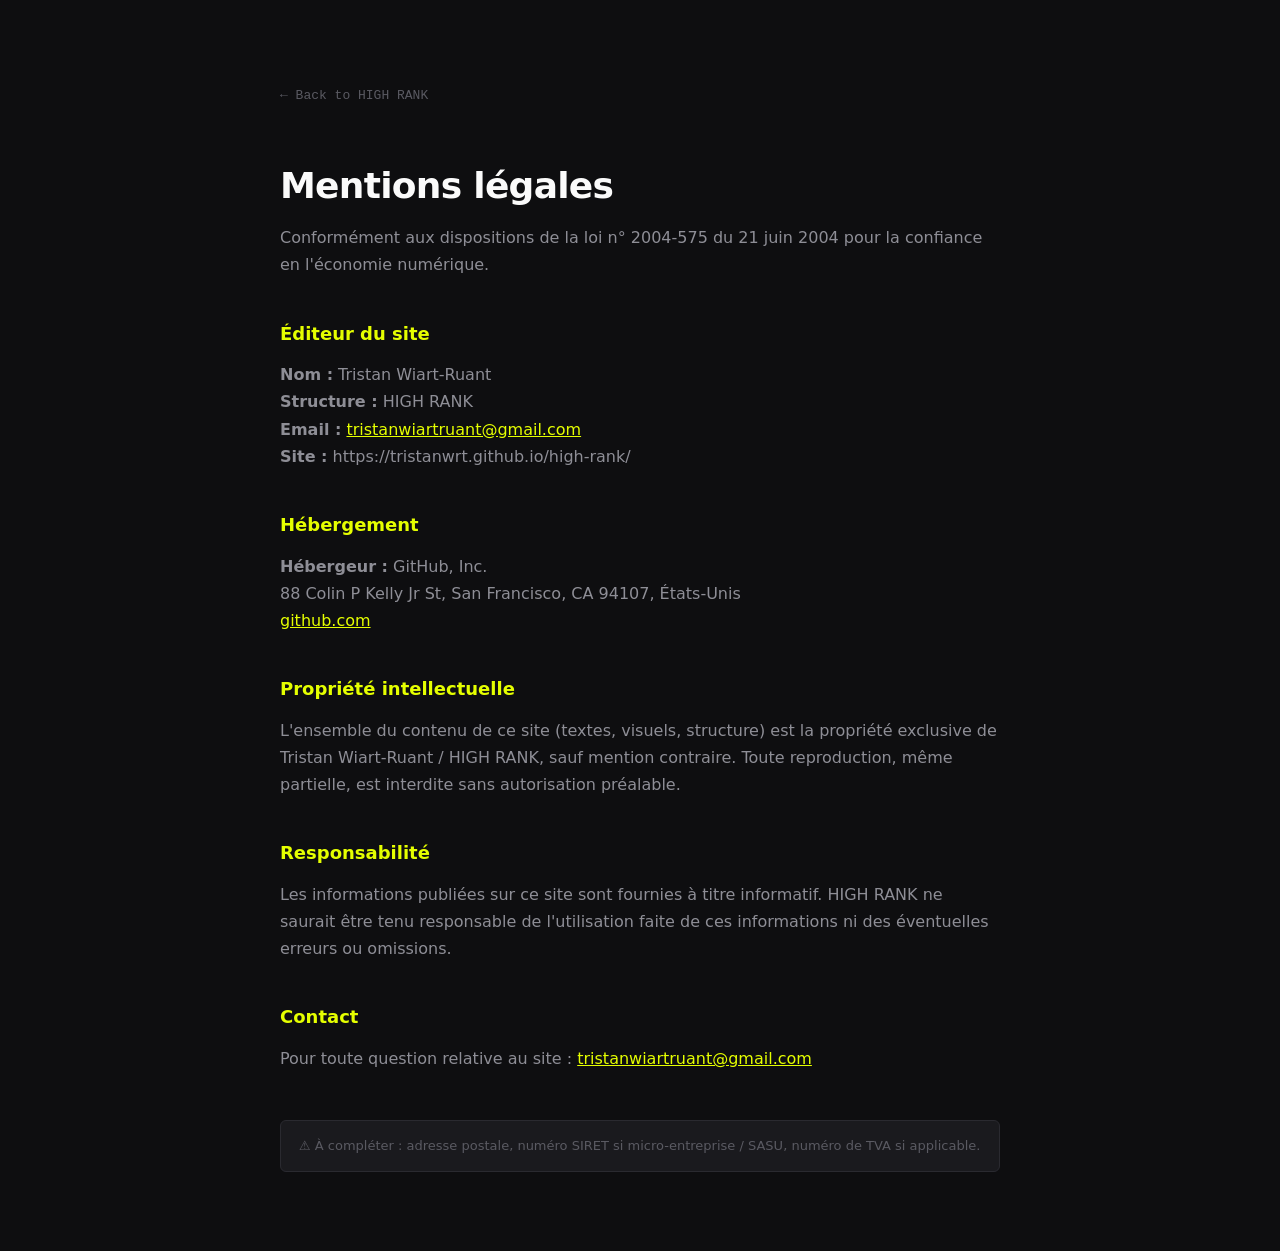
==== mentions-legales.html @ e0bbcf21 "Production-ready: hero split layout, FormSubmit, terminal CTA, favicon, OG, social proof, legal page" ====
<!doctype html>
<html lang="fr">
<head>
<meta charset="utf-8" />
<meta name="viewport" content="width=device-width, initial-scale=1" />
<title>Mentions légales — HIGH RANK</title>
<link rel="icon" href="data:image/svg+xml,<svg xmlns='http://www.w3.org/2000/svg' viewBox='0 0 32 32'><rect width='32' height='32' rx='4' fill='%23E5FF00'/><text x='50%25' y='54%25' dominant-baseline='middle' text-anchor='middle' font-family='system-ui,sans-serif' font-weight='800' font-size='13' fill='%230E0E10'>HR</text></svg>" />
<style>
  *, *::before, *::after { box-sizing: border-box; margin: 0; padding: 0; }
  body { font-family: 'Inter', ui-sans-serif, system-ui, sans-serif; background: #0E0E10; color: #FAFAFA; font-size: 16px; line-height: 1.7; -webkit-font-smoothing: antialiased; padding: 80px 28px; }
  .wrap { max-width: 720px; margin: 0 auto; }
  h1 { font-size: 36px; font-weight: 800; letter-spacing: -.02em; margin-bottom: 8px; }
  h2 { font-size: 18px; font-weight: 700; margin: 40px 0 12px; color: #E5FF00; }
  p { color: #8E8E96; margin-bottom: 12px; }
  a { color: #E5FF00; }
  .back { display: inline-block; margin-bottom: 48px; font-size: 13px; color: #5A5A62; text-decoration: none; font-family: monospace; }
  .back:hover { color: #FAFAFA; }
  .note { background: #1A1A1E; border: 1px solid #2A2A30; border-radius: 6px; padding: 14px 18px; font-size: 13px; color: #5A5A62; margin-top: 48px; }
</style>
</head>
<body>
<div class="wrap">
  <a href="index.html" class="back">← Back to HIGH RANK</a>
  <h1>Mentions légales</h1>
  <p>Conformément aux dispositions de la loi n° 2004-575 du 21 juin 2004 pour la confiance en l'économie numérique.</p>

  <h2>Éditeur du site</h2>
  <p><strong>Nom :</strong> Tristan Wiart-Ruant<br>
  <strong>Structure :</strong> HIGH RANK<br>
  <strong>Email :</strong> <a href="mailto:tristanwiartruant@gmail.com">tristanwiartruant@gmail.com</a><br>
  <strong>Site :</strong> https://tristanwrt.github.io/high-rank/</p>

  <h2>Hébergement</h2>
  <p><strong>Hébergeur :</strong> GitHub, Inc.<br>
  88 Colin P Kelly Jr St, San Francisco, CA 94107, États-Unis<br>
  <a href="https://github.com" target="_blank" rel="noopener">github.com</a></p>

  <h2>Propriété intellectuelle</h2>
  <p>L'ensemble du contenu de ce site (textes, visuels, structure) est la propriété exclusive de Tristan Wiart-Ruant / HIGH RANK, sauf mention contraire. Toute reproduction, même partielle, est interdite sans autorisation préalable.</p>

  <h2>Responsabilité</h2>
  <p>Les informations publiées sur ce site sont fournies à titre informatif. HIGH RANK ne saurait être tenu responsable de l'utilisation faite de ces informations ni des éventuelles erreurs ou omissions.</p>

  <h2>Contact</h2>
  <p>Pour toute question relative au site : <a href="mailto:tristanwiartruant@gmail.com">tristanwiartruant@gmail.com</a></p>

  <div class="note">⚠ À compléter : adresse postale, numéro SIRET si micro-entreprise / SASU, numéro de TVA si applicable.</div>
</div>
</body>
</html>
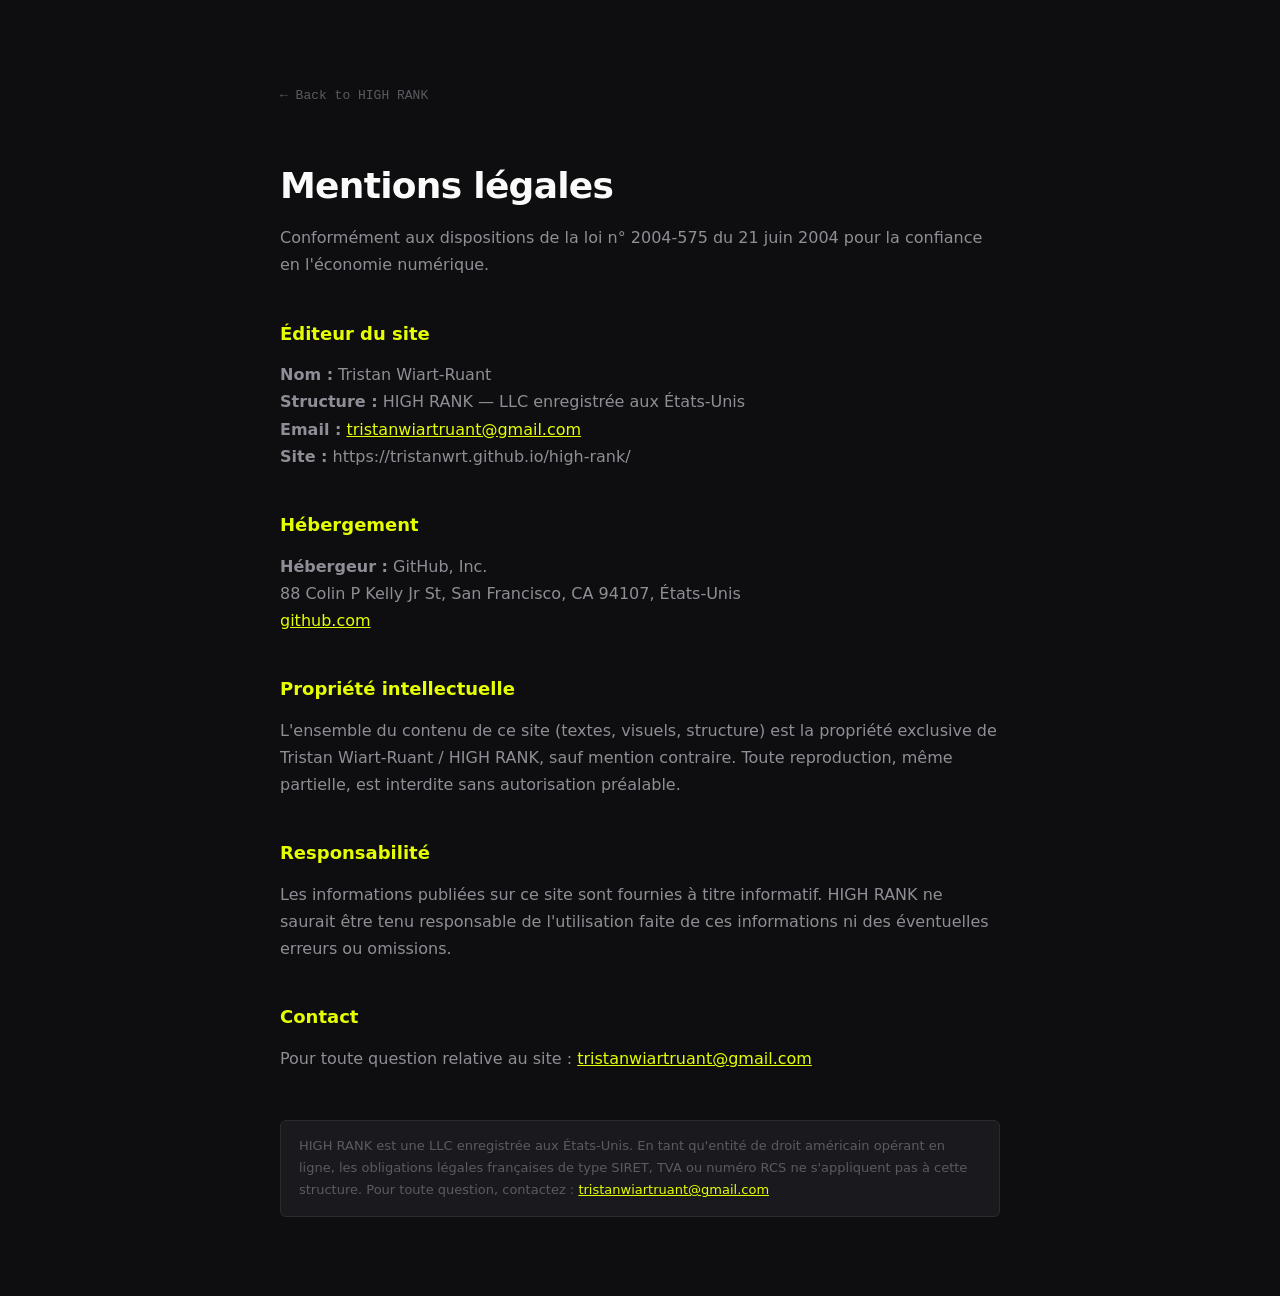
==== commit c29ba77d: "demo terminal loop, about section, final CTA dark, .hi stroke, stats 4yr/50 sites, LLC mentions http" ====
--- a/mentions-legales.html
+++ b/mentions-legales.html
@@ -26,7 +26,7 @@
 
   <h2>Éditeur du site</h2>
   <p><strong>Nom :</strong> Tristan Wiart-Ruant<br>
-  <strong>Structure :</strong> HIGH RANK<br>
+  <strong>Structure :</strong> HIGH RANK — LLC enregistrée aux États-Unis<br>
   <strong>Email :</strong> <a href="mailto:tristanwiartruant@gmail.com">tristanwiartruant@gmail.com</a><br>
   <strong>Site :</strong> https://tristanwrt.github.io/high-rank/</p>
 
@@ -44,7 +44,7 @@
   <h2>Contact</h2>
   <p>Pour toute question relative au site : <a href="mailto:tristanwiartruant@gmail.com">tristanwiartruant@gmail.com</a></p>
 
-  <div class="note">⚠ À compléter : adresse postale, numéro SIRET si micro-entreprise / SASU, numéro de TVA si applicable.</div>
+  <div class="note">HIGH RANK est une LLC enregistrée aux États-Unis. En tant qu'entité de droit américain opérant en ligne, les obligations légales françaises de type SIRET, TVA ou numéro RCS ne s'appliquent pas à cette structure. Pour toute question, contactez : <a href="mailto:tristanwiartruant@gmail.com">tristanwiartruant@gmail.com</a></div>
 </div>
 </body>
 </html>
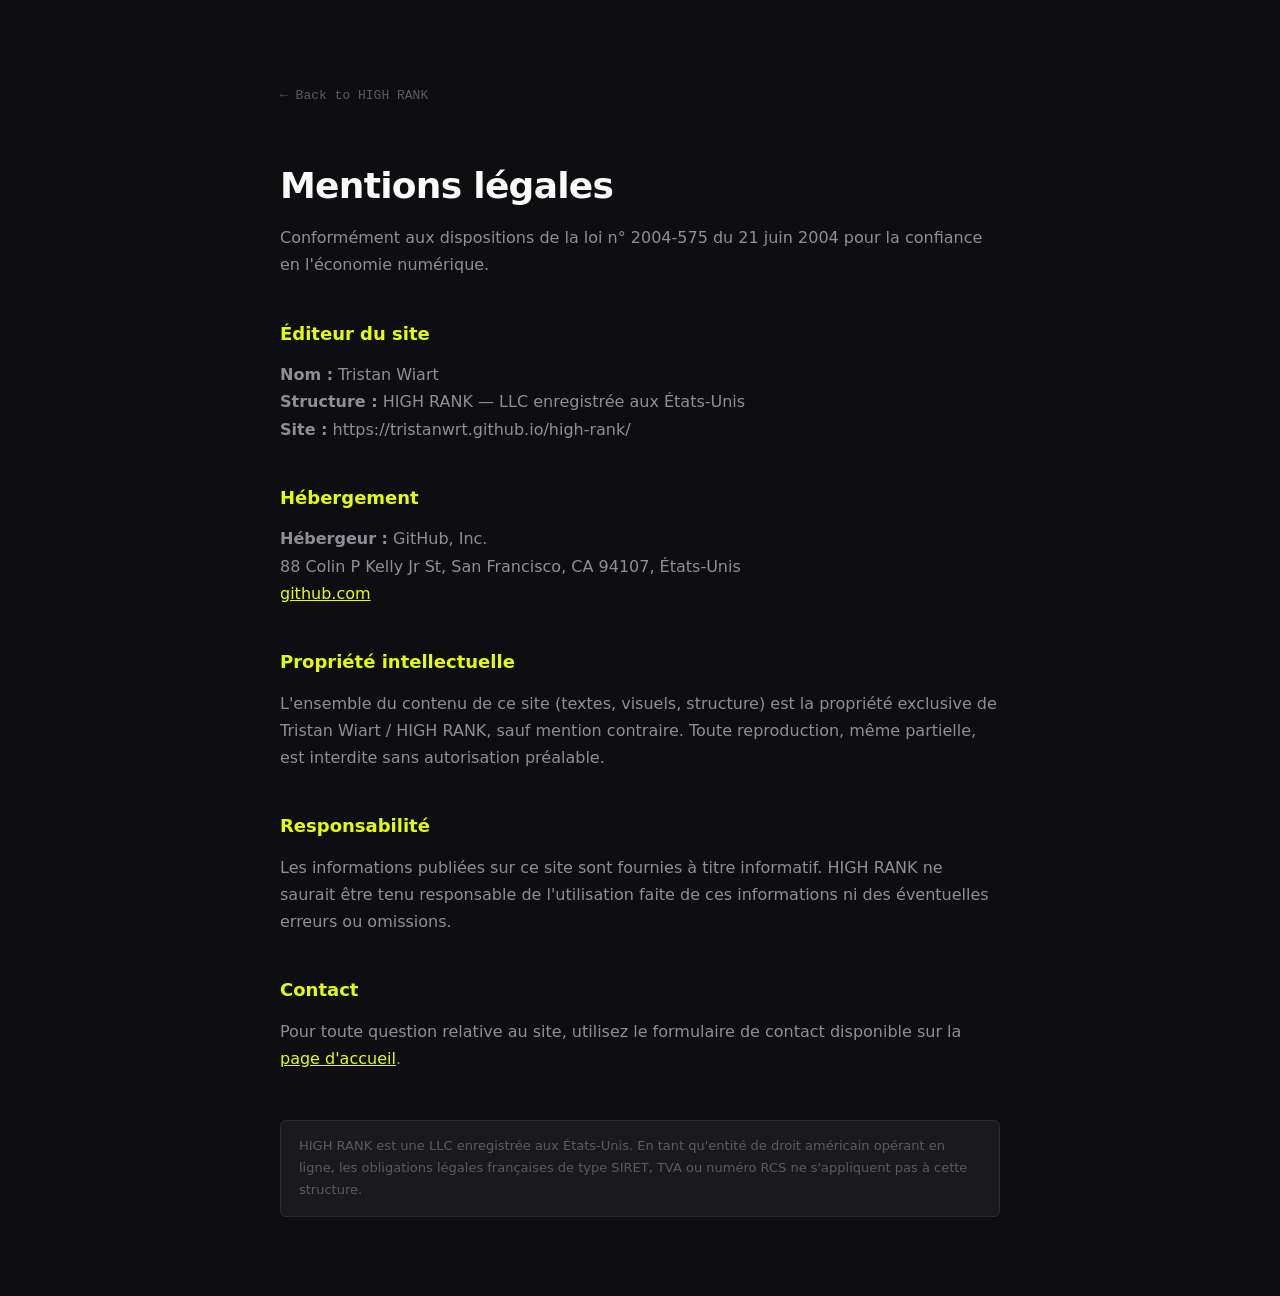
==== commit 40ad25a0: "Drop 'Ruant' from name and remove email from mentions legales Renames Tristan Wiart-Ruant to Tristan" ====
--- a/mentions-legales.html
+++ b/mentions-legales.html
@@ -25,9 +25,8 @@
   <p>Conformément aux dispositions de la loi n° 2004-575 du 21 juin 2004 pour la confiance en l'économie numérique.</p>
 
   <h2>Éditeur du site</h2>
-  <p><strong>Nom :</strong> Tristan Wiart-Ruant<br>
+  <p><strong>Nom :</strong> Tristan Wiart<br>
   <strong>Structure :</strong> HIGH RANK — LLC enregistrée aux États-Unis<br>
-  <strong>Email :</strong> <a href="mailto:tristanwiartruant@gmail.com">tristanwiartruant@gmail.com</a><br>
   <strong>Site :</strong> https://tristanwrt.github.io/high-rank/</p>
 
   <h2>Hébergement</h2>
@@ -36,15 +35,15 @@
   <a href="https://github.com" target="_blank" rel="noopener">github.com</a></p>
 
   <h2>Propriété intellectuelle</h2>
-  <p>L'ensemble du contenu de ce site (textes, visuels, structure) est la propriété exclusive de Tristan Wiart-Ruant / HIGH RANK, sauf mention contraire. Toute reproduction, même partielle, est interdite sans autorisation préalable.</p>
+  <p>L'ensemble du contenu de ce site (textes, visuels, structure) est la propriété exclusive de Tristan Wiart / HIGH RANK, sauf mention contraire. Toute reproduction, même partielle, est interdite sans autorisation préalable.</p>
 
   <h2>Responsabilité</h2>
   <p>Les informations publiées sur ce site sont fournies à titre informatif. HIGH RANK ne saurait être tenu responsable de l'utilisation faite de ces informations ni des éventuelles erreurs ou omissions.</p>
 
   <h2>Contact</h2>
-  <p>Pour toute question relative au site : <a href="mailto:tristanwiartruant@gmail.com">tristanwiartruant@gmail.com</a></p>
+  <p>Pour toute question relative au site, utilisez le formulaire de contact disponible sur la <a href="index.html#brief">page d'accueil</a>.</p>
 
-  <div class="note">HIGH RANK est une LLC enregistrée aux États-Unis. En tant qu'entité de droit américain opérant en ligne, les obligations légales françaises de type SIRET, TVA ou numéro RCS ne s'appliquent pas à cette structure. Pour toute question, contactez : <a href="mailto:tristanwiartruant@gmail.com">tristanwiartruant@gmail.com</a></div>
+  <div class="note">HIGH RANK est une LLC enregistrée aux États-Unis. En tant qu'entité de droit américain opérant en ligne, les obligations légales françaises de type SIRET, TVA ou numéro RCS ne s'appliquent pas à cette structure.</div>
 </div>
 </body>
 </html>
